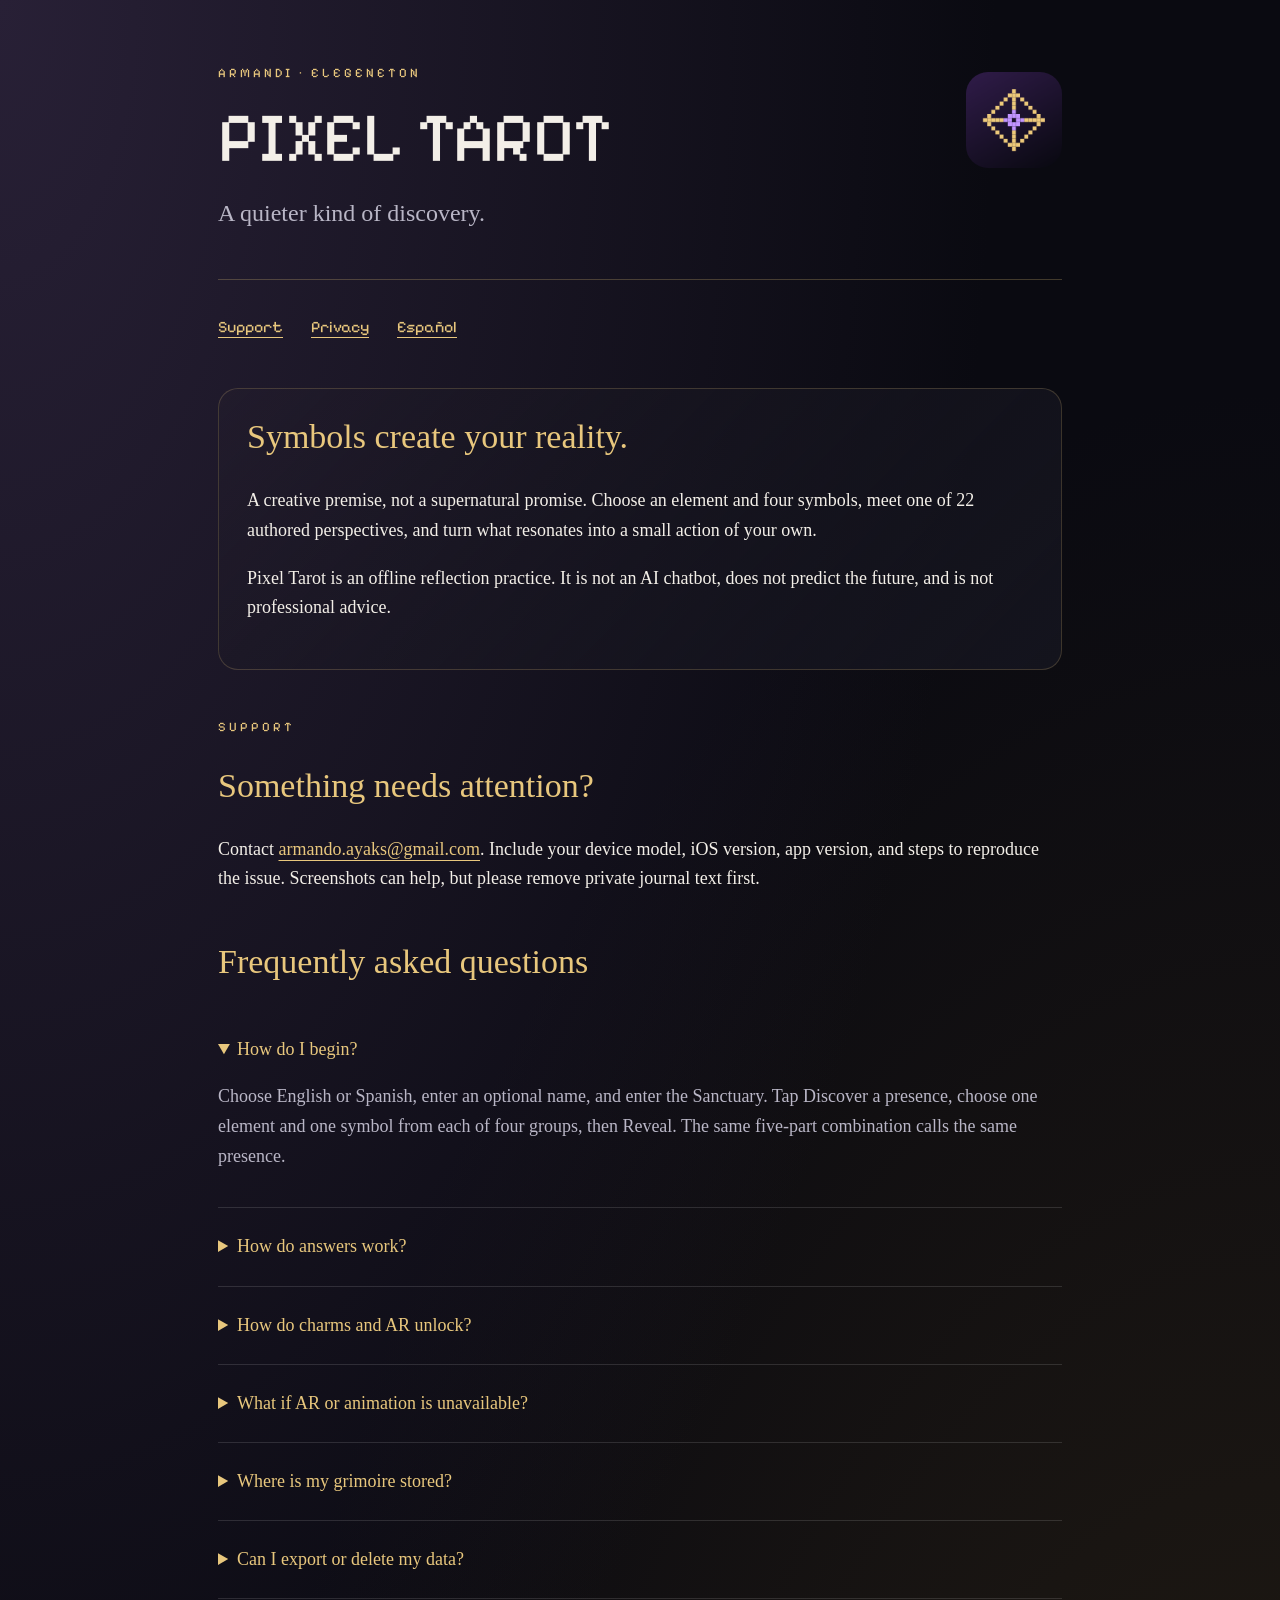
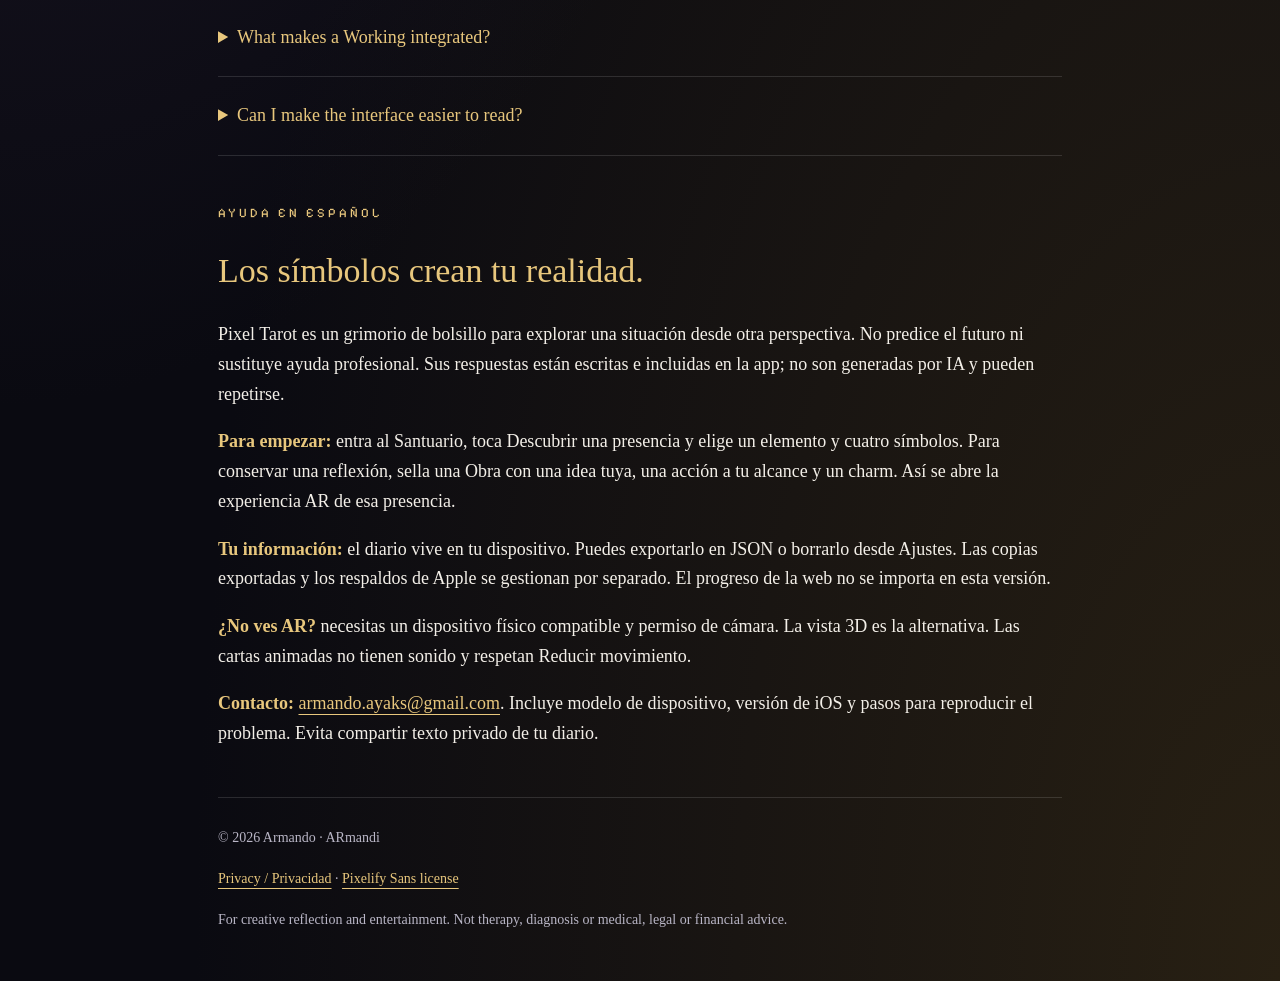
==== index.html @ 695176af "Add bilingual Pixel Tarot support and privacy pages" ====
<!doctype html>
<html lang="en">
<head>
  <meta charset="utf-8">
  <meta name="viewport" content="width=device-width, initial-scale=1">
  <meta name="description" content="Support for Pixel Tarot, an offline symbolic oracle and personal grimoire by ARmandi.">
  <title>Pixel Tarot | Support</title>
  <link rel="stylesheet" href="style.css">
</head>
<body>
<main>
  <header><img src="icon.png" width="96" height="96" alt="Pixel Tarot sigil"><p class="eyebrow">ARMANDI · ELEGENETON</p><h1>PIXEL TAROT</h1><p class="lead">A quieter kind of discovery.</p></header>
  <nav aria-label="Page sections"><a href="#support">Support</a><a href="privacy.html">Privacy</a><a href="#es" lang="es">Español</a></nav>
  <section class="panel"><h2>Symbols create your reality.</h2><p>A creative premise, not a supernatural promise. Choose an element and four symbols, meet one of 22 authored perspectives, and turn what resonates into a small action of your own.</p><p>Pixel Tarot is an offline reflection practice. It is not an AI chatbot, does not predict the future, and is not professional advice.</p></section>
  <section id="support"><p class="eyebrow">SUPPORT</p><h2>Something needs attention?</h2><p>Contact <a href="mailto:armando.ayaks@gmail.com?subject=Pixel%20Tarot%20Support">armando.ayaks@gmail.com</a>. Include your device model, iOS version, app version, and steps to reproduce the issue. Screenshots can help, but please remove private journal text first.</p></section>
  <section><h2>Frequently asked questions</h2>
    <details open><summary>How do I begin?</summary><p>Choose English or Spanish, enter an optional name, and enter the Sanctuary. Tap Discover a presence, choose one element and one symbol from each of four groups, then Reveal. The same five-part combination calls the same presence.</p></details>
    <details><summary>How do answers work?</summary><p>The app selects from a local library of written perspectives using rules for some topics and conversational intents. Each presence has its own voice. It is not generative AI and cannot understand every question; content will eventually repeat. You choose whether a perspective is useful.</p></details>
    <details><summary>How do charms and AR unlock?</summary><p>After a reflection, tap Seal this Working. Write an insight in your own words, choose a realistic action and a charm. Sealing opens that presence's AR chamber. In Egregodex, open the presence and choose Experience in AR. There are no paid pulls, timers or lost streaks.</p></details>
    <details><summary>What if AR or animation is unavailable?</summary><p>AR requires a compatible physical device and camera access. Quick Look can show the 3D object when AR is unavailable. Animations are silent; they pause in the background and respect Reduce Motion and the Animated cards setting. Your journal and collection remain available without AR.</p></details>
    <details><summary>Where is my grimoire stored?</summary><p>On your device, in the app's private storage. There is no account or cloud sync. Apple device backups may include it according to your settings. Browser and native-app collections are separate; this release does not import the web app's progress.</p></details>
    <details><summary>Can I export or delete my data?</summary><p>In Settings, use Export my grimoire (JSON), or Delete all my data. In Journal you can delete individual Workings. Exported copies and Apple backups are separate and are not erased by the app's reset. Export is for keeping a readable archive; importing it is not currently supported.</p></details>
    <details><summary>What makes a Working integrated?</summary><p>Return to Journal after trying your action, and record what actually happened. There is no deadline or required result. The observation, not repeated app use, completes the step.</p></details>
    <details><summary>Can I make the interface easier to read?</summary><p>Use iOS Text Size and accessibility settings. Cards preserve their proportions, text can grow and pages scroll when needed. On iPhone Duo the layout responds to available space, orientation and the active fold.</p></details>
  </section>
  <section id="es" lang="es"><p class="eyebrow">AYUDA EN ESPAÑOL</p><h2>Los símbolos crean tu realidad.</h2><p>Pixel Tarot es un grimorio de bolsillo para explorar una situación desde otra perspectiva. No predice el futuro ni sustituye ayuda profesional. Sus respuestas están escritas e incluidas en la app; no son generadas por IA y pueden repetirse.</p><p><strong>Para empezar:</strong> entra al Santuario, toca Descubrir una presencia y elige un elemento y cuatro símbolos. Para conservar una reflexión, sella una Obra con una idea tuya, una acción a tu alcance y un charm. Así se abre la experiencia AR de esa presencia.</p><p><strong>Tu información:</strong> el diario vive en tu dispositivo. Puedes exportarlo en JSON o borrarlo desde Ajustes. Las copias exportadas y los respaldos de Apple se gestionan por separado. El progreso de la web no se importa en esta versión.</p><p><strong>¿No ves AR?</strong> necesitas un dispositivo físico compatible y permiso de cámara. La vista 3D es la alternativa. Las cartas animadas no tienen sonido y respetan Reducir movimiento.</p><p><strong>Contacto:</strong> <a href="mailto:armando.ayaks@gmail.com?subject=Soporte%20Pixel%20Tarot">armando.ayaks@gmail.com</a>. Incluye modelo de dispositivo, versión de iOS y pasos para reproducir el problema. Evita compartir texto privado de tu diario.</p></section>
  <footer><p>© 2026 Armando · ARmandi</p><p><a href="privacy.html">Privacy / Privacidad</a> · <a href="OFL.txt">Pixelify Sans license</a></p><p>For creative reflection and entertainment. Not therapy, diagnosis or medical, legal or financial advice.</p></footer>
</main>
</body>
</html>
---- style.css ----
@font-face{font-family:Pixelify;src:url('PixelifySans.ttf') format('truetype');font-display:swap}
:root{color-scheme:dark;--ink:#0a0a11;--panel:#15151f;--gold:#e8c77d;--text:#f3efe8;--muted:#b9b6c6;--violet:#c092ff}
*{box-sizing:border-box}html{scroll-behavior:smooth;scroll-padding-top:24px}body{margin:0;color:var(--text);font:18px/1.65 'Iowan Old Style','Palatino Linotype',Palatino,serif;background:radial-gradient(ellipse at top left,#282036 0,transparent 55%),radial-gradient(ellipse at bottom right,#282013 0,transparent 60%),var(--ink)}
main{max-width:900px;margin:auto;padding:64px 28px 32px}header{padding-bottom:28px;border-bottom:1px solid #e8c77d40}header img{float:right;border-radius:22px;margin:8px 0 24px 24px}h1{font:clamp(38px,8vw,70px)/1.03 Pixelify,monospace;margin:12px 0 20px;letter-spacing:-1px}h2{font-size:clamp(25px,4vw,34px);line-height:1.2;font-weight:500;color:var(--gold)}h3{font-size:23px;color:var(--gold)}p{margin:0 0 18px}.eyebrow{font:13px/1.5 Pixelify,monospace;letter-spacing:3px;color:var(--gold)}.lead{font-size:24px;color:var(--muted)}a{color:var(--gold);text-decoration-thickness:1px;text-underline-offset:5px;overflow-wrap:anywhere}a:hover{color:var(--violet)}a:focus-visible,summary:focus-visible{outline:2px solid var(--violet);outline-offset:6px;border-radius:3px}nav{display:flex;flex-wrap:wrap;gap:8px 28px;padding:24px 0 40px}nav a{display:inline-flex;align-items:center;min-height:44px;font:16px Pixelify,monospace}section{margin-bottom:48px}.panel{padding:28px;border:1px solid #e8c77d33;border-radius:20px;background:linear-gradient(135deg,#2d25322e,#15151fe8)}.panel h2{margin-top:0}details{border-bottom:1px solid #ffffff20;padding:18px 0}summary{cursor:pointer;color:var(--gold);padding:8px 0;line-height:1.4}details p{padding-top:12px;color:var(--muted)}footer{border-top:1px solid #ffffff20;padding-top:28px;font-size:14px;color:var(--muted)}[lang=es]{scroll-margin-top:24px}strong{color:var(--gold)}
@media(max-width:520px){main{padding:36px 20px}header img{width:64px;height:64px;border-radius:16px}body{font-size:17px}.panel{padding:22px}.lead{font-size:20px}}
@media(prefers-reduced-motion:reduce){html{scroll-behavior:auto}}
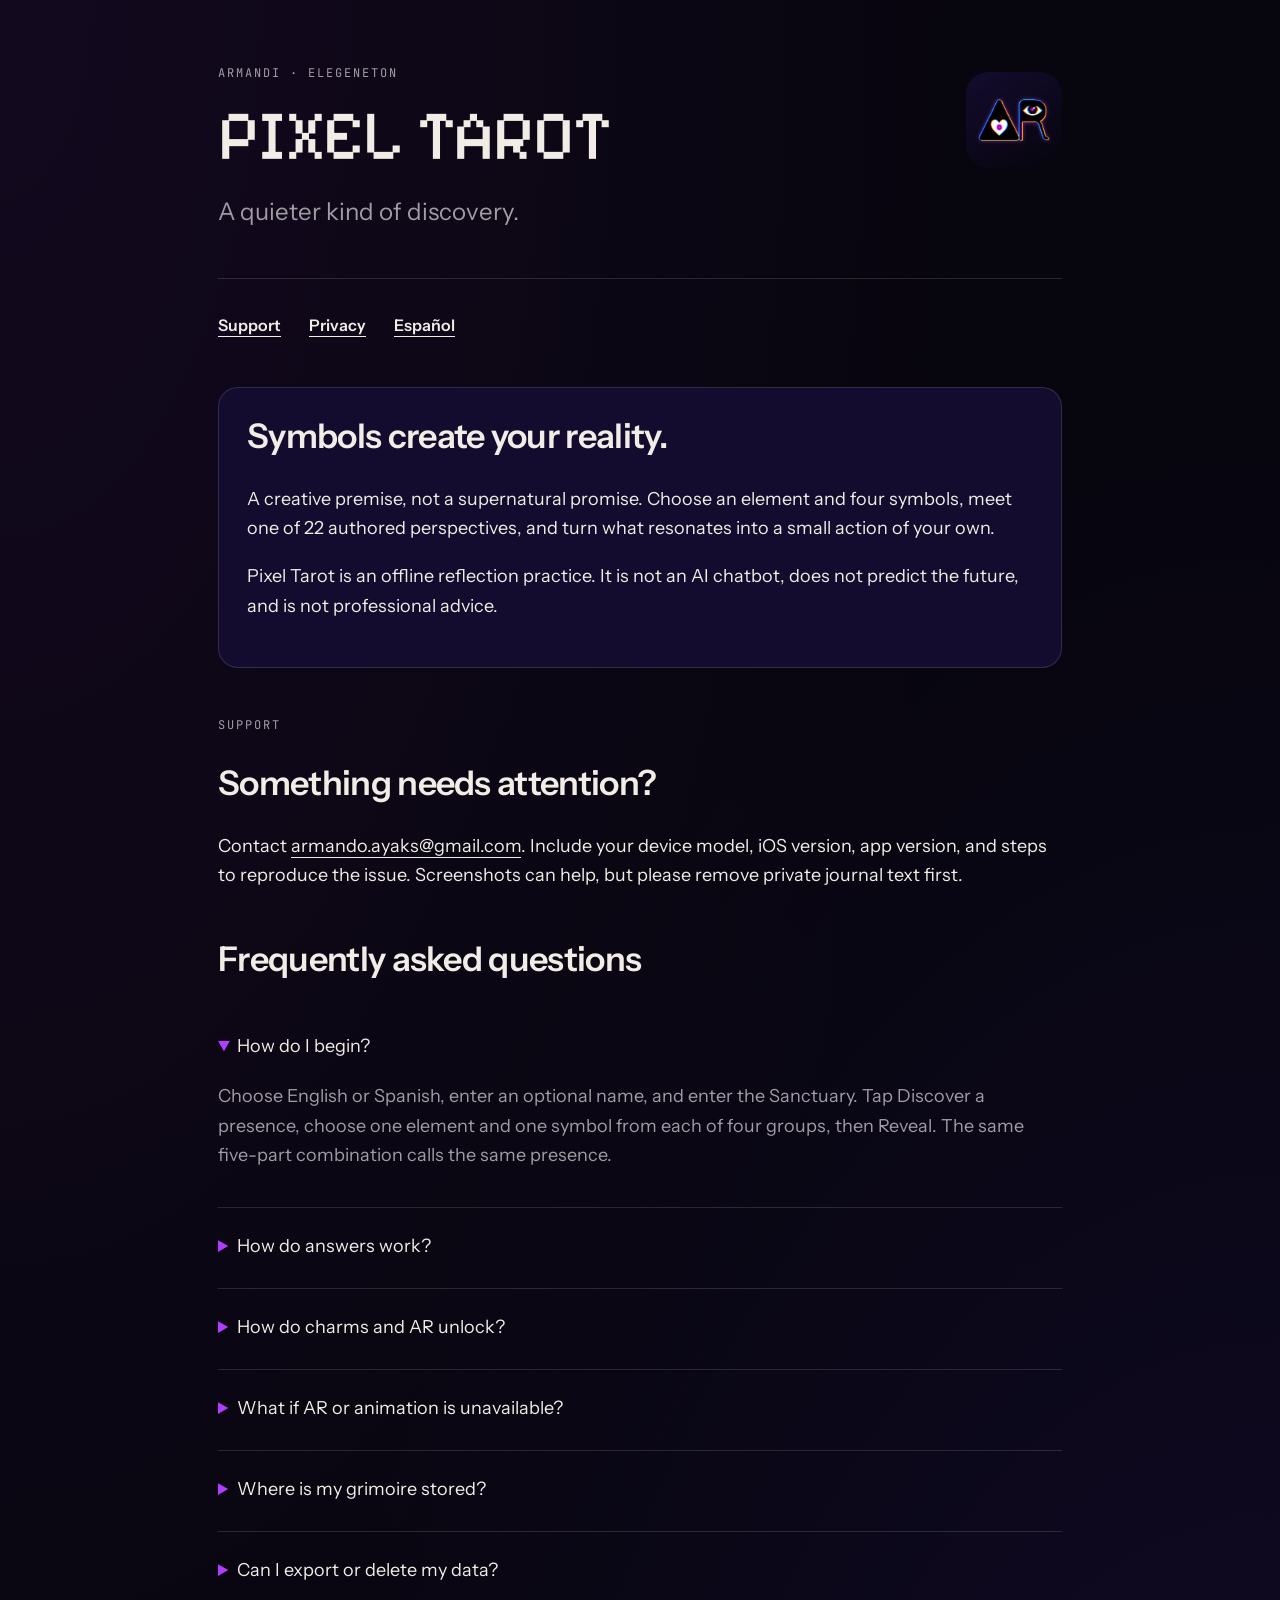
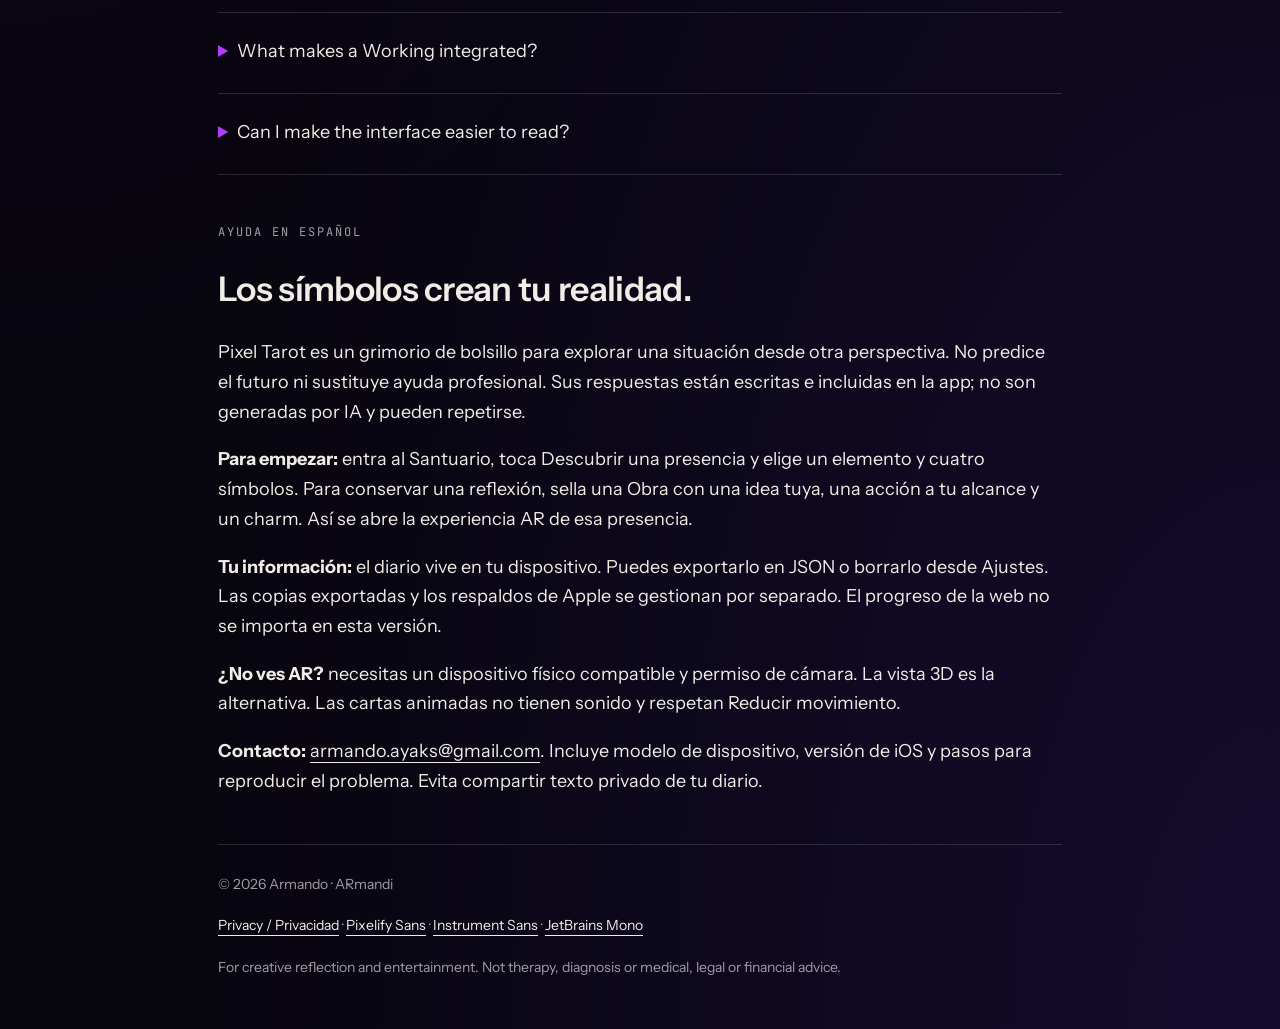
==== commit 5cf6c56d: "Align public support with the current ARmandi brand kit" ====
--- a/index.html
+++ b/index.html
@@ -9,7 +9,7 @@
 </head>
 <body>
 <main>
-  <header><img src="icon.png" width="96" height="96" alt="Pixel Tarot sigil"><p class="eyebrow">ARMANDI · ELEGENETON</p><h1>PIXEL TAROT</h1><p class="lead">A quieter kind of discovery.</p></header>
+  <header><img src="icon.png" width="96" height="96" alt="ARmandi original pixel logo"><p class="eyebrow">ARMANDI · ELEGENETON</p><h1>PIXEL TAROT</h1><p class="lead">A quieter kind of discovery.</p></header>
   <nav aria-label="Page sections"><a href="#support">Support</a><a href="privacy.html">Privacy</a><a href="#es" lang="es">Español</a></nav>
   <section class="panel"><h2>Symbols create your reality.</h2><p>A creative premise, not a supernatural promise. Choose an element and four symbols, meet one of 22 authored perspectives, and turn what resonates into a small action of your own.</p><p>Pixel Tarot is an offline reflection practice. It is not an AI chatbot, does not predict the future, and is not professional advice.</p></section>
   <section id="support"><p class="eyebrow">SUPPORT</p><h2>Something needs attention?</h2><p>Contact <a href="mailto:armando.ayaks@gmail.com?subject=Pixel%20Tarot%20Support">armando.ayaks@gmail.com</a>. Include your device model, iOS version, app version, and steps to reproduce the issue. Screenshots can help, but please remove private journal text first.</p></section>
@@ -24,7 +24,7 @@
     <details><summary>Can I make the interface easier to read?</summary><p>Use iOS Text Size and accessibility settings. Cards preserve their proportions, text can grow and pages scroll when needed. On iPhone Duo the layout responds to available space, orientation and the active fold.</p></details>
   </section>
   <section id="es" lang="es"><p class="eyebrow">AYUDA EN ESPAÑOL</p><h2>Los símbolos crean tu realidad.</h2><p>Pixel Tarot es un grimorio de bolsillo para explorar una situación desde otra perspectiva. No predice el futuro ni sustituye ayuda profesional. Sus respuestas están escritas e incluidas en la app; no son generadas por IA y pueden repetirse.</p><p><strong>Para empezar:</strong> entra al Santuario, toca Descubrir una presencia y elige un elemento y cuatro símbolos. Para conservar una reflexión, sella una Obra con una idea tuya, una acción a tu alcance y un charm. Así se abre la experiencia AR de esa presencia.</p><p><strong>Tu información:</strong> el diario vive en tu dispositivo. Puedes exportarlo en JSON o borrarlo desde Ajustes. Las copias exportadas y los respaldos de Apple se gestionan por separado. El progreso de la web no se importa en esta versión.</p><p><strong>¿No ves AR?</strong> necesitas un dispositivo físico compatible y permiso de cámara. La vista 3D es la alternativa. Las cartas animadas no tienen sonido y respetan Reducir movimiento.</p><p><strong>Contacto:</strong> <a href="mailto:armando.ayaks@gmail.com?subject=Soporte%20Pixel%20Tarot">armando.ayaks@gmail.com</a>. Incluye modelo de dispositivo, versión de iOS y pasos para reproducir el problema. Evita compartir texto privado de tu diario.</p></section>
-  <footer><p>© 2026 Armando · ARmandi</p><p><a href="privacy.html">Privacy / Privacidad</a> · <a href="OFL.txt">Pixelify Sans license</a></p><p>For creative reflection and entertainment. Not therapy, diagnosis or medical, legal or financial advice.</p></footer>
+  <footer><p>© 2026 Armando · ARmandi</p><p><a href="privacy.html">Privacy / Privacidad</a> · <a href="OFL.txt">Pixelify Sans</a> · <a href="InstrumentSans-OFL.txt">Instrument Sans</a> · <a href="JetBrainsMono-OFL.txt">JetBrains Mono</a></p><p>For creative reflection and entertainment. Not therapy, diagnosis or medical, legal or financial advice.</p></footer>
 </main>
 </body>
 </html>
--- a/style.css
+++ b/style.css
@@ -1,6 +1,33 @@
-@font-face{font-family:Pixelify;src:url('PixelifySans.ttf') format('truetype');font-display:swap}
-:root{color-scheme:dark;--ink:#0a0a11;--panel:#15151f;--gold:#e8c77d;--text:#f3efe8;--muted:#b9b6c6;--violet:#c092ff}
-*{box-sizing:border-box}html{scroll-behavior:smooth;scroll-padding-top:24px}body{margin:0;color:var(--text);font:18px/1.65 'Iowan Old Style','Palatino Linotype',Palatino,serif;background:radial-gradient(ellipse at top left,#282036 0,transparent 55%),radial-gradient(ellipse at bottom right,#282013 0,transparent 60%),var(--ink)}
-main{max-width:900px;margin:auto;padding:64px 28px 32px}header{padding-bottom:28px;border-bottom:1px solid #e8c77d40}header img{float:right;border-radius:22px;margin:8px 0 24px 24px}h1{font:clamp(38px,8vw,70px)/1.03 Pixelify,monospace;margin:12px 0 20px;letter-spacing:-1px}h2{font-size:clamp(25px,4vw,34px);line-height:1.2;font-weight:500;color:var(--gold)}h3{font-size:23px;color:var(--gold)}p{margin:0 0 18px}.eyebrow{font:13px/1.5 Pixelify,monospace;letter-spacing:3px;color:var(--gold)}.lead{font-size:24px;color:var(--muted)}a{color:var(--gold);text-decoration-thickness:1px;text-underline-offset:5px;overflow-wrap:anywhere}a:hover{color:var(--violet)}a:focus-visible,summary:focus-visible{outline:2px solid var(--violet);outline-offset:6px;border-radius:3px}nav{display:flex;flex-wrap:wrap;gap:8px 28px;padding:24px 0 40px}nav a{display:inline-flex;align-items:center;min-height:44px;font:16px Pixelify,monospace}section{margin-bottom:48px}.panel{padding:28px;border:1px solid #e8c77d33;border-radius:20px;background:linear-gradient(135deg,#2d25322e,#15151fe8)}.panel h2{margin-top:0}details{border-bottom:1px solid #ffffff20;padding:18px 0}summary{cursor:pointer;color:var(--gold);padding:8px 0;line-height:1.4}details p{padding-top:12px;color:var(--muted)}footer{border-top:1px solid #ffffff20;padding-top:28px;font-size:14px;color:var(--muted)}[lang=es]{scroll-margin-top:24px}strong{color:var(--gold)}
+@font-face{font-family:Pixelify;src:url('PixelifySans.ttf') format('truetype');font-weight:400 700;font-display:swap}
+@font-face{font-family:Instrument;src:url('InstrumentSans.ttf') format('truetype');font-weight:400 700;font-display:swap}
+@font-face{font-family:JetBrains;src:url('JetBrainsMono.ttf') format('truetype');font-weight:100 800;font-display:swap}
+:root{color-scheme:dark;--ink:#07050e;--panel:#140c2e;--text:#f1ede6;--muted:#a19ca4;--violet:#b43cff;--line:#f1ede624}
+*{box-sizing:border-box}
+html{scroll-behavior:smooth;scroll-padding-top:24px}
+body{margin:0;color:var(--text);font:18px/1.65 Instrument,sans-serif;background:radial-gradient(ellipse at top left,#b43cff12,transparent 55%),radial-gradient(ellipse at bottom right,var(--panel),transparent 60%),var(--ink)}
+main{max-width:900px;margin:auto;padding:64px 28px 32px}
+header{padding-bottom:28px;border-bottom:1px solid var(--line)}
+header img{float:right;border-radius:22px;margin:8px 0 24px 24px}
+h1{font:clamp(38px,8vw,70px)/1.03 Pixelify,monospace;margin:12px 0 20px;letter-spacing:-1px}
+h2{font-size:clamp(25px,4vw,34px);line-height:1.2;font-weight:600;color:var(--text);letter-spacing:-.02em}
+h3{font-size:23px;color:var(--text)}
+p{margin:0 0 18px}
+.eyebrow{font:12px/1.5 JetBrains,monospace;letter-spacing:2px;color:var(--muted)}
+.lead{font-size:24px;color:var(--muted)}
+a{color:var(--text);text-decoration-thickness:1px;text-underline-offset:5px;overflow-wrap:anywhere}
+a:hover{text-decoration-color:var(--violet);text-decoration-thickness:2px}
+a:focus-visible,summary:focus-visible{outline:2px solid var(--violet);outline-offset:6px;border-radius:3px}
+nav{display:flex;flex-wrap:wrap;gap:8px 28px;padding:24px 0 40px}
+nav a{display:inline-flex;align-items:center;min-height:44px;font:600 16px Instrument,sans-serif}
+section{margin-bottom:48px}
+.panel{padding:28px;border:1px solid var(--line);border-radius:20px;background:var(--panel)}
+.panel h2{margin-top:0}
+details{border-bottom:1px solid var(--line);padding:18px 0}
+summary{cursor:pointer;color:var(--text);padding:8px 0;line-height:1.4;min-height:44px}
+summary::marker{color:var(--violet)}
+details p{padding-top:12px;color:var(--muted)}
+footer{border-top:1px solid var(--line);padding-top:28px;font-size:14px;color:var(--muted)}
+[lang=es]{scroll-margin-top:24px}
+strong{color:var(--text)}
 @media(max-width:520px){main{padding:36px 20px}header img{width:64px;height:64px;border-radius:16px}body{font-size:17px}.panel{padding:22px}.lead{font-size:20px}}
 @media(prefers-reduced-motion:reduce){html{scroll-behavior:auto}}
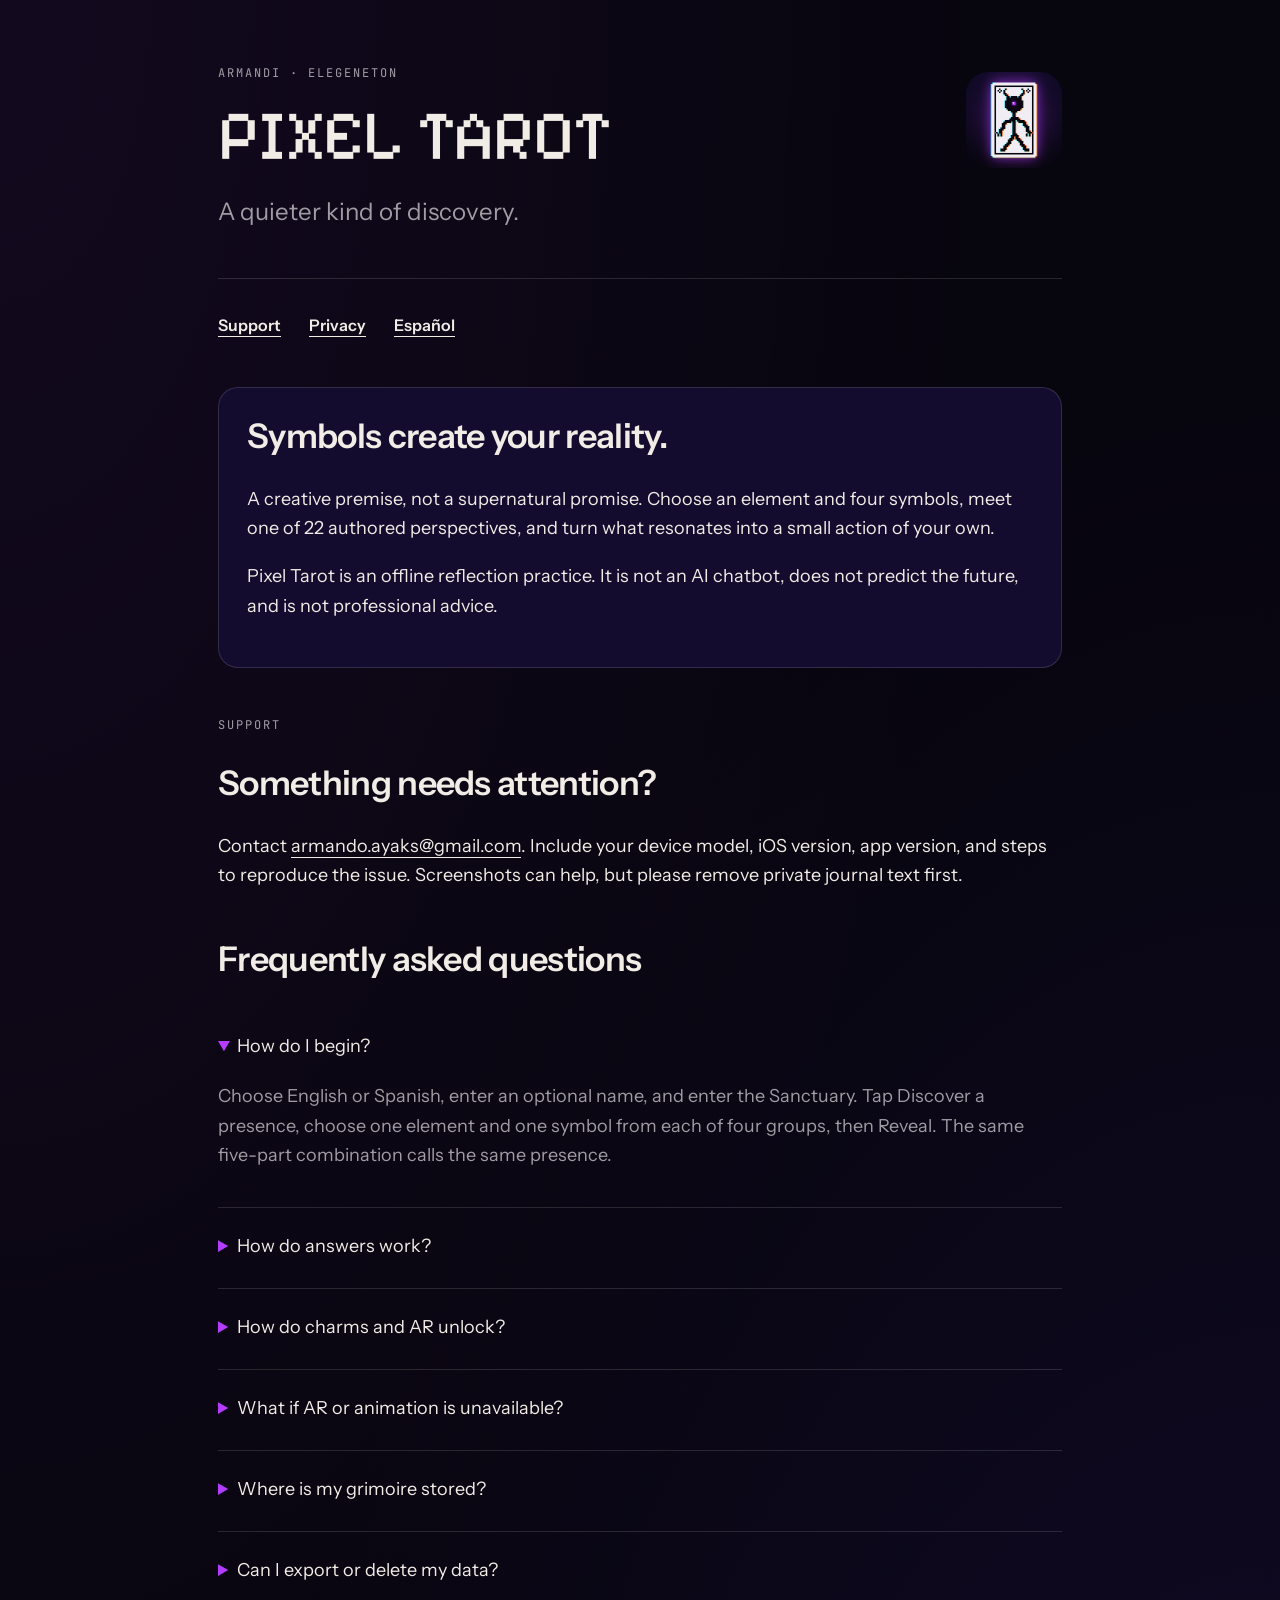
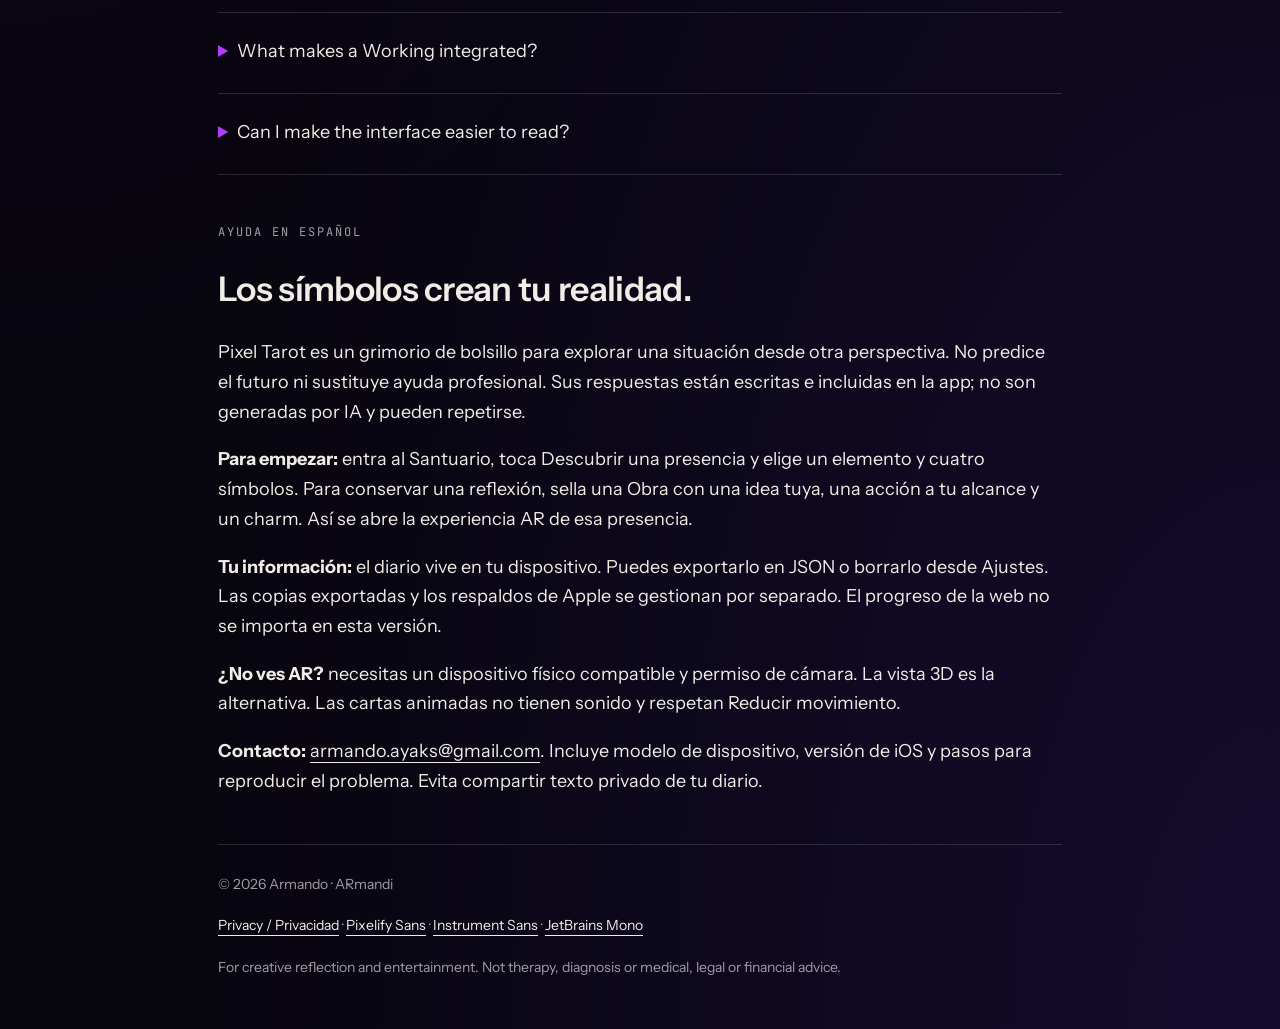
==== commit 7905c301: "Use the new Pixel Tarot app icon on the support page Co-Authored-By: Claude Opus 5.5 <noreply@anthro" ====
--- a/index.html
+++ b/index.html
@@ -9,7 +9,7 @@
 </head>
 <body>
 <main>
-  <header><img src="icon.png" width="96" height="96" alt="ARmandi original pixel logo"><p class="eyebrow">ARMANDI · ELEGENETON</p><h1>PIXEL TAROT</h1><p class="lead">A quieter kind of discovery.</p></header>
+  <header><img src="icon.png" width="96" height="96" alt="Pixel Tarot app icon: a pixel tarot card with a horned stick figure"><p class="eyebrow">ARMANDI · ELEGENETON</p><h1>PIXEL TAROT</h1><p class="lead">A quieter kind of discovery.</p></header>
   <nav aria-label="Page sections"><a href="#support">Support</a><a href="privacy.html">Privacy</a><a href="#es" lang="es">Español</a></nav>
   <section class="panel"><h2>Symbols create your reality.</h2><p>A creative premise, not a supernatural promise. Choose an element and four symbols, meet one of 22 authored perspectives, and turn what resonates into a small action of your own.</p><p>Pixel Tarot is an offline reflection practice. It is not an AI chatbot, does not predict the future, and is not professional advice.</p></section>
   <section id="support"><p class="eyebrow">SUPPORT</p><h2>Something needs attention?</h2><p>Contact <a href="mailto:armando.ayaks@gmail.com?subject=Pixel%20Tarot%20Support">armando.ayaks@gmail.com</a>. Include your device model, iOS version, app version, and steps to reproduce the issue. Screenshots can help, but please remove private journal text first.</p></section>
